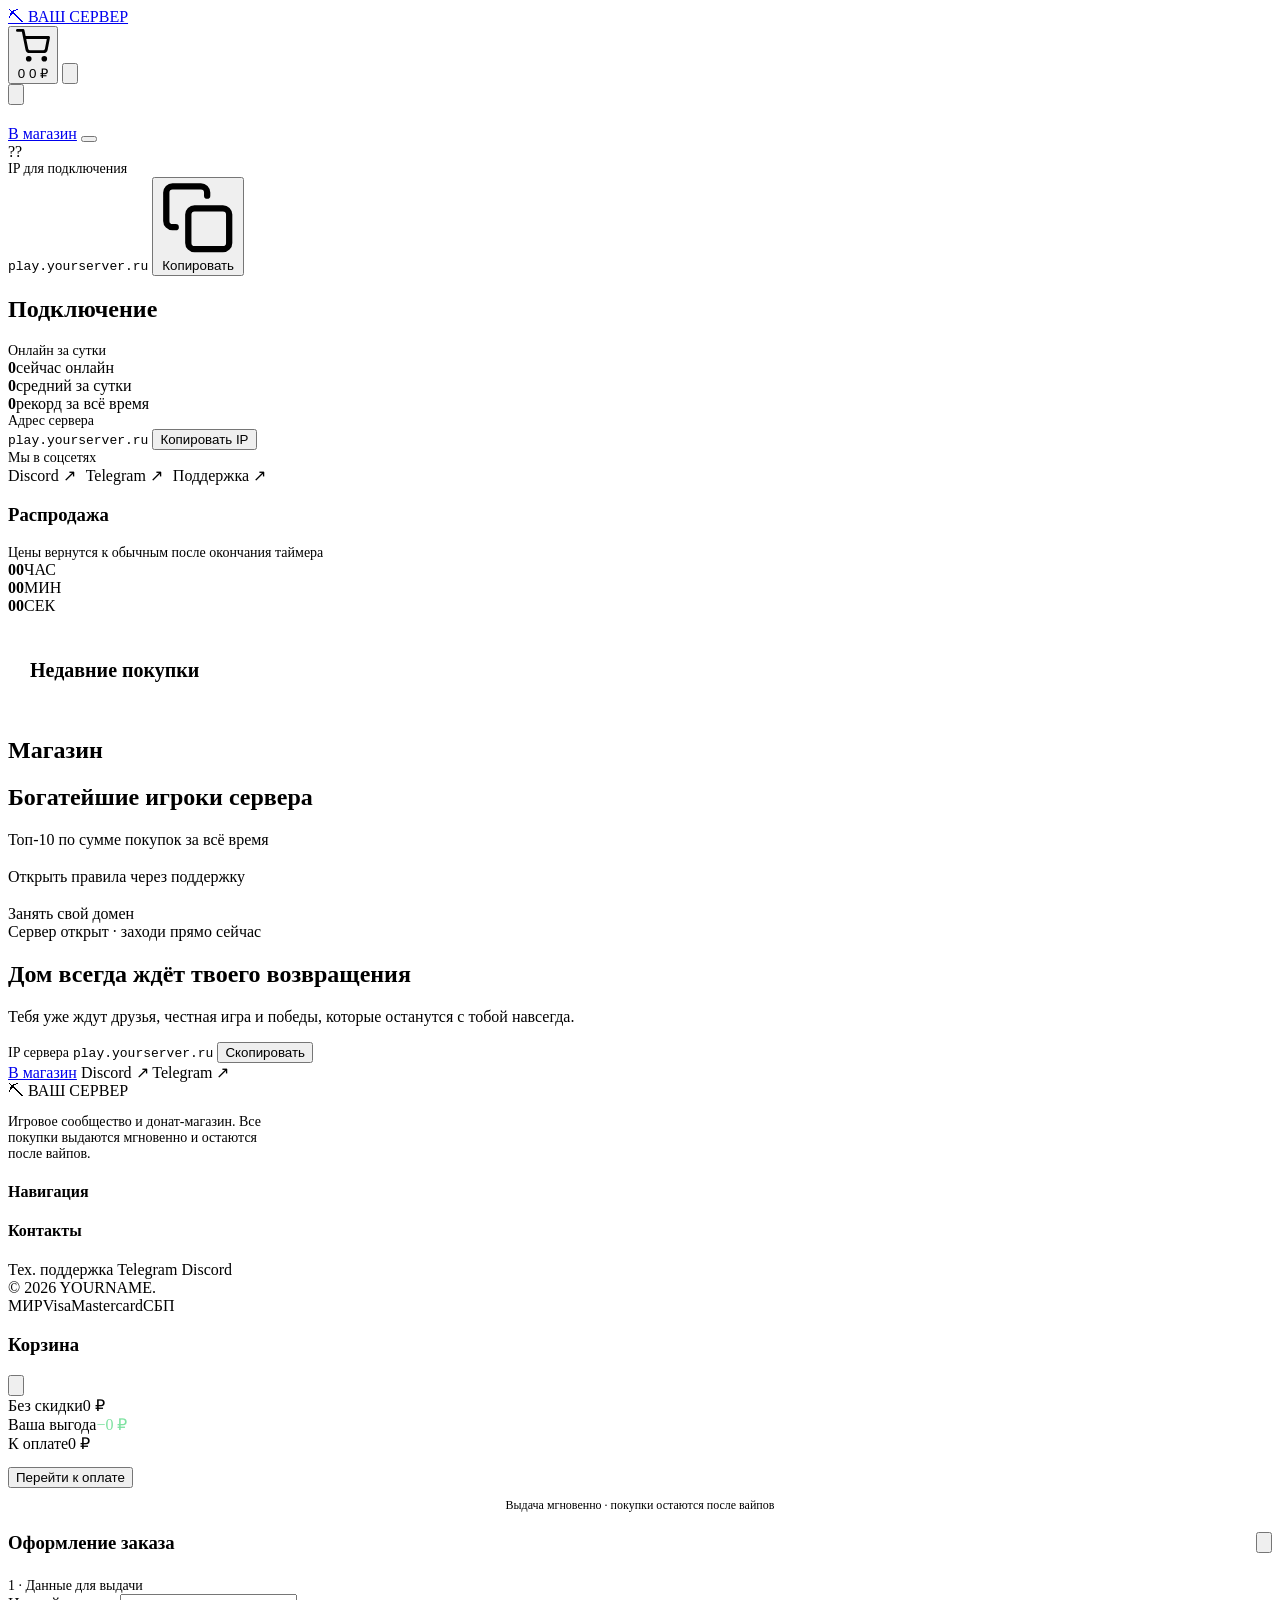
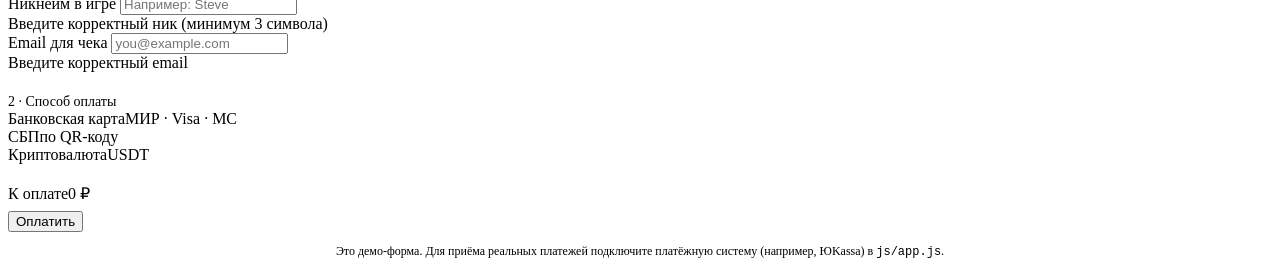
==== index.html @ 080394ca "deploy index.html" ====
<!DOCTYPE html>
<html lang="ru">
<head>
  <meta charset="UTF-8">
  <meta name="viewport" content="width=device-width, initial-scale=1">
  <title>Игровой сервер Minecraft</title>
  <meta name="description" content="Донат-магазин и сообщество игрового сервера Minecraft: привилегии, кейсы и валюта. Мгновенная выдача после оплаты.">
  <link rel="icon" href="assets/favicon.svg" type="image/svg+xml">
  <link rel="preconnect" href="https://fonts.googleapis.com">
  <link rel="preconnect" href="https://fonts.gstatic.com" crossorigin>
  <link href="https://fonts.googleapis.com/css2?family=Inter:wght@400;500;600;700;800&display=swap" rel="stylesheet">
  <link rel="stylesheet" href="css/styles.css">
</head>
<body>

  <!-- ===== Шапка ===== -->
  <header class="topbar" id="top">
    <div class="container topbar-inner">
      <a class="brand" href="#top">
        <span class="logo">⛏</span>
        <span data-brand>ВАШ СЕРВЕР</span>
      </a>

      <nav class="nav" id="nav"></nav>

      <div class="topbar-right">
        <a class="social only-desktop" data-discord target="_blank" rel="noopener" title="Discord" aria-label="Discord"><span data-icon="discord"></span></a>
        <a class="social only-desktop" data-telegram target="_blank" rel="noopener" title="Telegram" aria-label="Telegram"><span data-icon="telegram"></span></a>
        <button class="cart-btn" data-open-cart aria-label="Корзина">
          <svg class="ic" viewBox="0 0 24 24" fill="none" stroke="currentColor" stroke-width="2" stroke-linecap="round" stroke-linejoin="round"><circle cx="9" cy="21" r="1"/><circle cx="20" cy="21" r="1"/><path d="M1 1h4l2.7 13.4a2 2 0 0 0 2 1.6h9.7a2 2 0 0 0 2-1.6L23 6H6"/></svg>
          <span class="cart-count" data-cart-count>0</span>
          <span class="cart-total" data-cart-total>0 ₽</span>
        </button>
        <button class="burger" id="burger" aria-label="Меню">
          <svg viewBox="0 0 24 24" fill="none" stroke="currentColor" stroke-width="2" stroke-linecap="round"><path d="M4 7h16M4 12h16M4 17h16"/></svg>
        </button>
      </div>
    </div>
  </header>

  <!-- ===== Мобильное меню ===== -->
  <div class="mobile-menu" id="mobile-menu">
    <div class="mobile-menu-panel">
      <button class="burger close" id="mobile-close" aria-label="Закрыть">
        <svg viewBox="0 0 24 24" fill="none" stroke="currentColor" stroke-width="2" stroke-linecap="round"><path d="M18 6 6 18M6 6l12 12"/></svg>
      </button>
      <div id="mobile-nav" style="display:grid;gap:6px"></div>
    </div>
  </div>

  <!-- ===== Герой ===== -->
  <section class="hero">
    <div class="container hero-grid">
      <div>
        <span class="badge" id="hero-badge"></span>
        <h1 id="hero-title"></h1>
        <p class="lead" id="hero-subtitle"></p>
        <div class="hero-actions">
          <a class="btn btn-primary" href="#shop" id="hero-primary">В магазин</a>
          <button class="btn" data-copy-ip id="hero-secondary"></button>
        </div>
        <div class="hero-stats" id="hero-stats"></div>
      </div>
      <div class="hero-card">
        <div class="avatar" id="hero-avatar">??</div>
        <div class="muted" style="font-size:14px">IP для подключения</div>
        <div class="ip-box">
          <code id="hero-ip">play.yourserver.ru</code>
          <button class="btn btn-sm" data-copy-ip>
            <svg class="ic" viewBox="0 0 24 24" fill="none" stroke="currentColor" stroke-width="2" stroke-linecap="round" stroke-linejoin="round"><rect x="9" y="9" width="13" height="13" rx="2"/><path d="M5 15H4a2 2 0 0 1-2-2V4a2 2 0 0 1 2-2h9a2 2 0 0 1 2 2v1"/></svg>
            Копировать
          </button>
        </div>
      </div>
    </div>
  </section>

  <!-- ===== Онлайн и подключение ===== -->
  <section class="section" id="online">
    <div class="container">
      <div class="section-head">
        <h2 id="online-title">Подключение</h2>
        <p id="online-subtitle"></p>
      </div>
      <div class="online-grid">
        <div class="panel online-chart">
          <div class="muted" style="font-size:14px">Онлайн за сутки</div>
          <div class="bars" id="bars"></div>
          <div class="online-numbers">
            <div class="n"><b id="online-current">0</b><span>сейчас онлайн</span></div>
            <div class="n"><b id="online-avg">0</b><span>средний за сутки</span></div>
            <div class="n"><b id="online-max">0</b><span>рекорд за всё время</span></div>
          </div>
        </div>
        <div class="panel connect-panel">
          <div class="muted" style="font-size:14px">Адрес сервера</div>
          <div class="connect-ip">
            <code id="online-ip">play.yourserver.ru</code>
            <button class="btn btn-sm btn-primary" data-copy-ip>Копировать IP</button>
          </div>
          <div class="muted" style="font-size:14px">Мы в соцсетях</div>
          <div style="display:flex;gap:10px">
            <a class="btn" data-discord target="_blank" rel="noopener">Discord ↗</a>
            <a class="btn" data-telegram target="_blank" rel="noopener">Telegram ↗</a>
            <a class="btn" data-support target="_blank" rel="noopener">Поддержка ↗</a>
          </div>
        </div>
      </div>
    </div>
  </section>

  <!-- ===== Недавние покупки + акция ===== -->
  <section class="section" style="padding-top:0">
    <div class="container" style="display:grid;gap:22px">
      <div class="sale" id="sale">
        <div>
          <h3 id="sale-title">Распродажа</h3>
          <div class="muted" style="font-size:14px">Цены вернутся к обычным после окончания таймера</div>
        </div>
        <div class="timer">
          <div class="unit"><b id="t-h">00</b><span>ЧАС</span></div>
          <div class="unit"><b id="t-m">00</b><span>МИН</span></div>
          <div class="unit"><b id="t-s">00</b><span>СЕК</span></div>
        </div>
      </div>

      <div class="panel" style="padding:22px">
        <h3 style="margin:0 0 14px;font-size:20px">Недавние покупки</h3>
        <div class="feed" id="feed"></div>
      </div>
    </div>
  </section>

  <!-- ===== Магазин ===== -->
  <section class="section" id="shop">
    <div class="container">
      <div class="shop-head section-head">
        <div>
          <h2 id="shop-title">Магазин</h2>
          <p id="shop-subtitle"></p>
        </div>
      </div>

      <div class="modes-tabs" id="mode-tabs"></div>
      <div class="cats" id="cats"></div>
      <div class="products" id="products"></div>
    </div>
  </section>

  <!-- ===== Топ игроков ===== -->
  <section class="section" id="top-players">
    <div class="container">
      <div class="section-head">
        <h2>Богатейшие игроки сервера</h2>
        <p>Топ-10 по сумме покупок за всё время</p>
      </div>
      <div class="podium" id="podium"></div>
      <div class="leaderboard" id="leaderboard"></div>
    </div>
  </section>

  <!-- ===== Правила и партнёрка ===== -->
  <section class="section" id="rules">
    <div class="container info-grid">
      <div class="info-card">
        <h3 id="rules-title"></h3>
        <div class="sub" id="rules-sub"></div>
        <p id="rules-text"></p>
        <div class="rules-list" id="rules-list"></div>
        <p class="muted" id="rules-note"></p>
        <a class="btn btn-primary" data-support target="_blank" rel="noopener" style="margin-top:16px">Открыть правила через поддержку</a>
      </div>

      <div class="info-card" id="partners">
        <h3 id="partners-title"></h3>
        <div class="sub" id="partners-sub"></div>
        <p id="partners-text"></p>
        <div class="domain-example" id="partners-example"></div>
        <div class="perks" id="partners-perks"></div>
        <a class="btn btn-primary" data-support target="_blank" rel="noopener">Занять свой домен</a>
      </div>
    </div>
  </section>

  <!-- ===== CTA ===== -->
  <section class="section" style="padding-top:0">
    <div class="container">
      <div class="cta-block">
        <span class="badge"><span class="dot"></span>Сервер открыт · заходи прямо сейчас</span>
        <h2>Дом всегда ждёт твоего возвращения</h2>
        <p>Тебя уже ждут друзья, честная игра и победы, которые останутся с тобой навсегда.</p>
        <div class="cta-ip">
          <span class="muted" style="font-size:14px">IP сервера</span>
          <code id="cta-ip">play.yourserver.ru</code>
          <button class="btn btn-sm" data-copy-ip>Скопировать</button>
        </div>
        <div class="cta-actions">
          <a class="btn btn-primary" href="#shop">В магазин</a>
          <a class="btn" data-discord target="_blank" rel="noopener">Discord ↗</a>
          <a class="btn" data-telegram target="_blank" rel="noopener">Telegram ↗</a>
        </div>
      </div>
    </div>
  </section>

  <!-- ===== Футер ===== -->
  <footer class="footer">
    <div class="container">
      <div class="footer-grid">
        <div class="footer-col">
          <div class="brand" style="margin-bottom:12px">
            <span class="logo">⛏</span>
            <span data-brand>ВАШ СЕРВЕР</span>
          </div>
          <p class="muted" style="font-size:14px;max-width:280px">Игровое сообщество и донат-магазин. Все покупки выдаются мгновенно и остаются после вайпов.</p>
        </div>
        <div class="footer-col">
          <h4>Навигация</h4>
          <div id="footer-links"></div>
        </div>
        <div class="footer-col">
          <h4>Контакты</h4>
          <a data-support target="_blank" rel="noopener">Тех. поддержка</a>
          <a data-telegram target="_blank" rel="noopener">Telegram</a>
          <a data-discord target="_blank" rel="noopener">Discord</a>
        </div>
      </div>
      <div class="footer-bottom">
        <div>© <span data-year>2026</span> <span data-brand-short>YOURNAME</span>. <span id="foot-copy"></span><br><span data-footer-note></span></div>
        <div class="pay-icons"><span>МИР</span><span>Visa</span><span>Mastercard</span><span>СБП</span></div>
      </div>
    </div>
  </footer>

  <!-- ===== Корзина ===== -->
  <div class="overlay" id="cart">
    <aside class="drawer">
      <div class="drawer-head">
        <h3>Корзина</h3>
        <button class="burger" data-close-cart aria-label="Закрыть">
          <svg viewBox="0 0 24 24" fill="none" stroke="currentColor" stroke-width="2" stroke-linecap="round"><path d="M18 6 6 18M6 6l12 12"/></svg>
        </button>
      </div>
      <div class="drawer-body" id="cart-body"></div>
      <div class="drawer-foot">
        <div class="summary-row"><span>Без скидки</span><span id="sum-old">0 ₽</span></div>
        <div class="summary-row"><span>Ваша выгода</span><span id="sum-save" style="color:#7ee2a1">−0 ₽</span></div>
        <div class="summary-row total"><span>К оплате</span><span id="sum-total">0 ₽</span></div>
        <button class="btn btn-primary btn-block" id="cart-checkout" style="margin-top:14px">Перейти к оплате</button>
        <p class="muted" style="font-size:12px;text-align:center;margin:10px 0 0">Выдача мгновенно · покупки остаются после вайпов</p>
      </div>
    </aside>
  </div>

  <!-- ===== Оформление заказа ===== -->
  <div class="modal" id="checkout">
    <div class="modal-box">
      <div style="display:flex;justify-content:space-between;align-items:center">
        <h3>Оформление заказа</h3>
        <button class="burger" data-close-checkout aria-label="Закрыть">
          <svg viewBox="0 0 24 24" fill="none" stroke="currentColor" stroke-width="2" stroke-linecap="round"><path d="M18 6 6 18M6 6l12 12"/></svg>
        </button>
      </div>
      <p class="muted" style="font-size:14px;margin:6px 0 0">1 · Данные для выдачи</p>

      <div class="field">
        <label for="in-nick">Никнейм в игре</label>
        <input id="in-nick" type="text" placeholder="Например: Steve" autocomplete="off">
        <div class="err" id="err-nick">Введите корректный ник (минимум 3 символа)</div>
      </div>
      <div class="field">
        <label for="in-email">Email для чека</label>
        <input id="in-email" type="email" placeholder="you@example.com" autocomplete="off">
        <div class="err" id="err-email">Введите корректный email</div>
      </div>

      <p class="muted" style="font-size:14px;margin:22px 0 0">2 · Способ оплаты</p>
      <div class="methods">
        <div class="method on"><span>Банковская карта</span><span class="fee">МИР · Visa · MC</span></div>
        <div class="method"><span>СБП</span><span class="fee">по QR-коду</span></div>
        <div class="method"><span>Криптовалюта</span><span class="fee">USDT</span></div>
      </div>

      <div class="summary-row total" style="margin-top:20px"><span>К оплате</span><span id="checkout-total">0 ₽</span></div>
      <button class="btn btn-primary btn-block" id="submit-order" style="margin-top:8px">Оплатить</button>
      <p class="muted" style="font-size:12px;text-align:center;margin:12px 0 0">
        Это демо-форма. Для приёма реальных платежей подключите платёжную систему (например, ЮKassa) в <code>js/app.js</code>.
      </p>
    </div>
  </div>

  <div class="toasts" id="toasts"></div>

  <script src="js/config.js"></script>
  <script src="js/data.js"></script>
  <script src="js/app.js"></script>
</body>
</html>
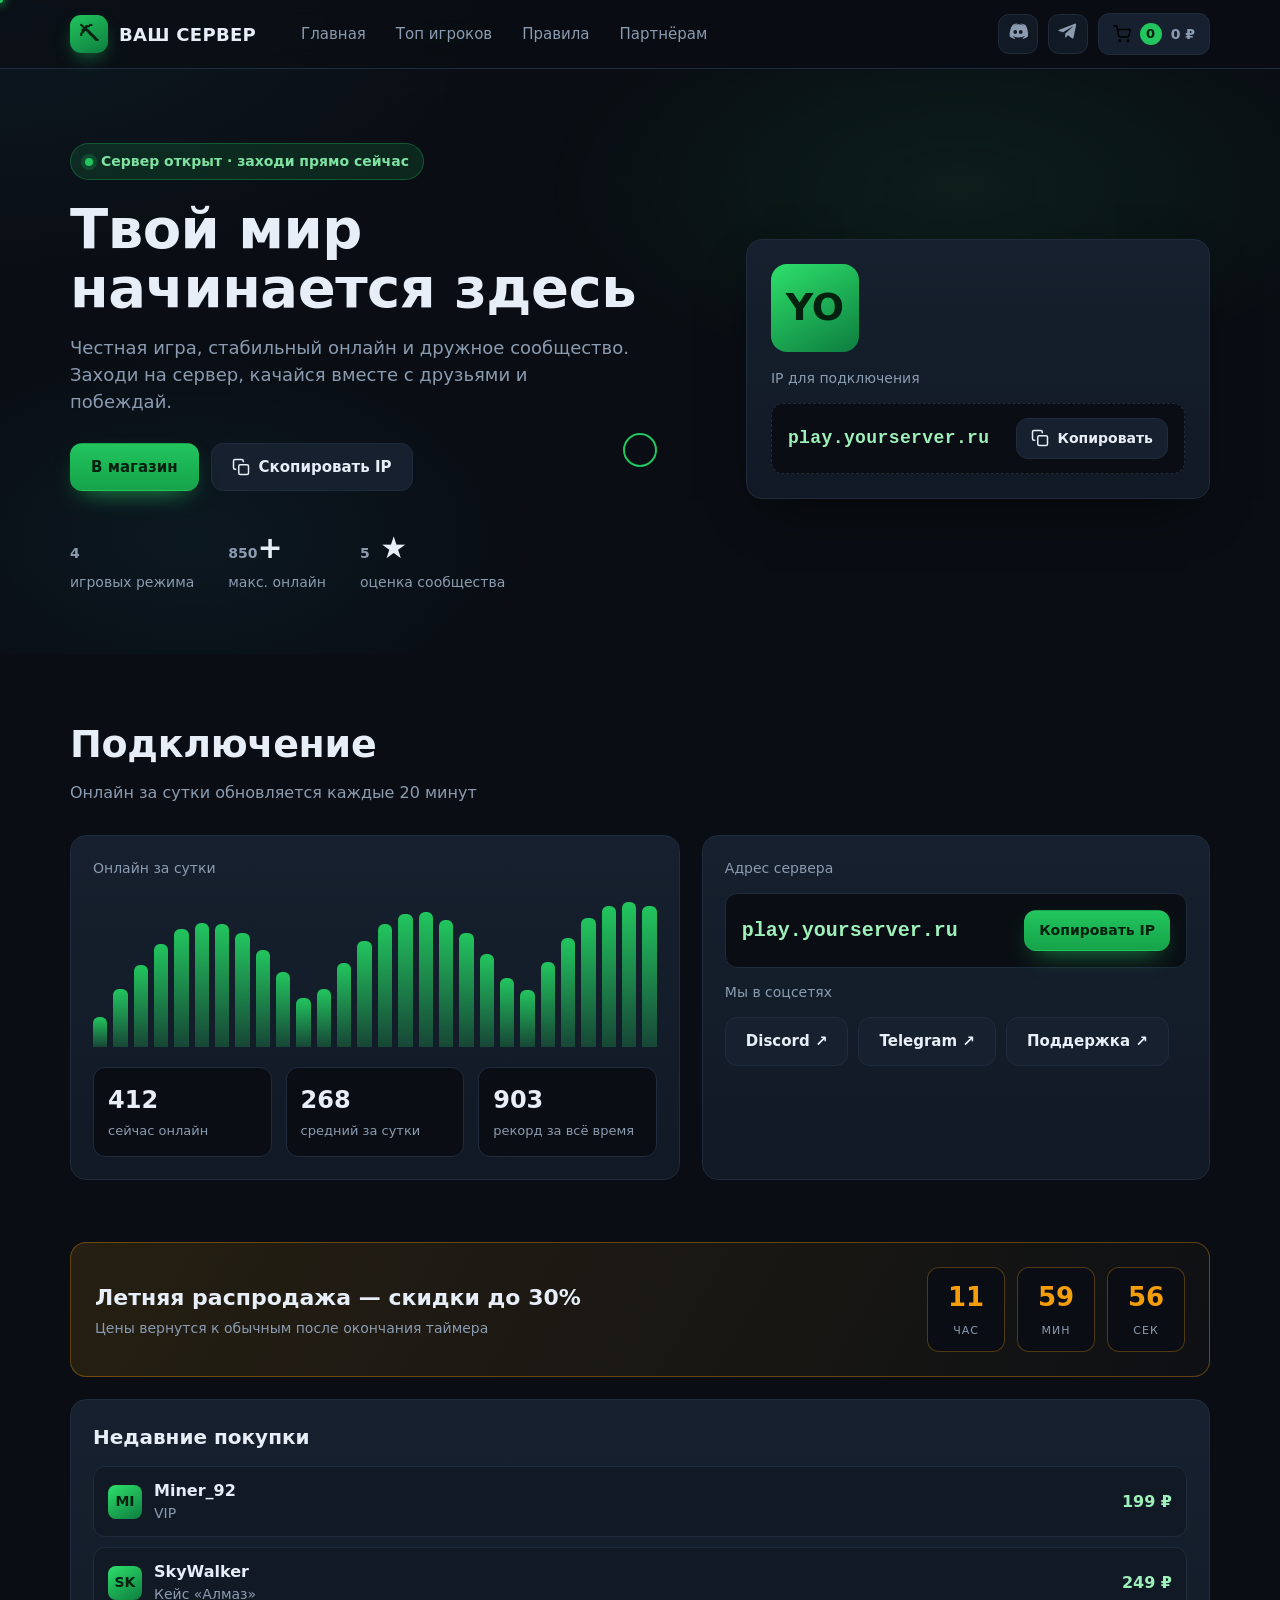
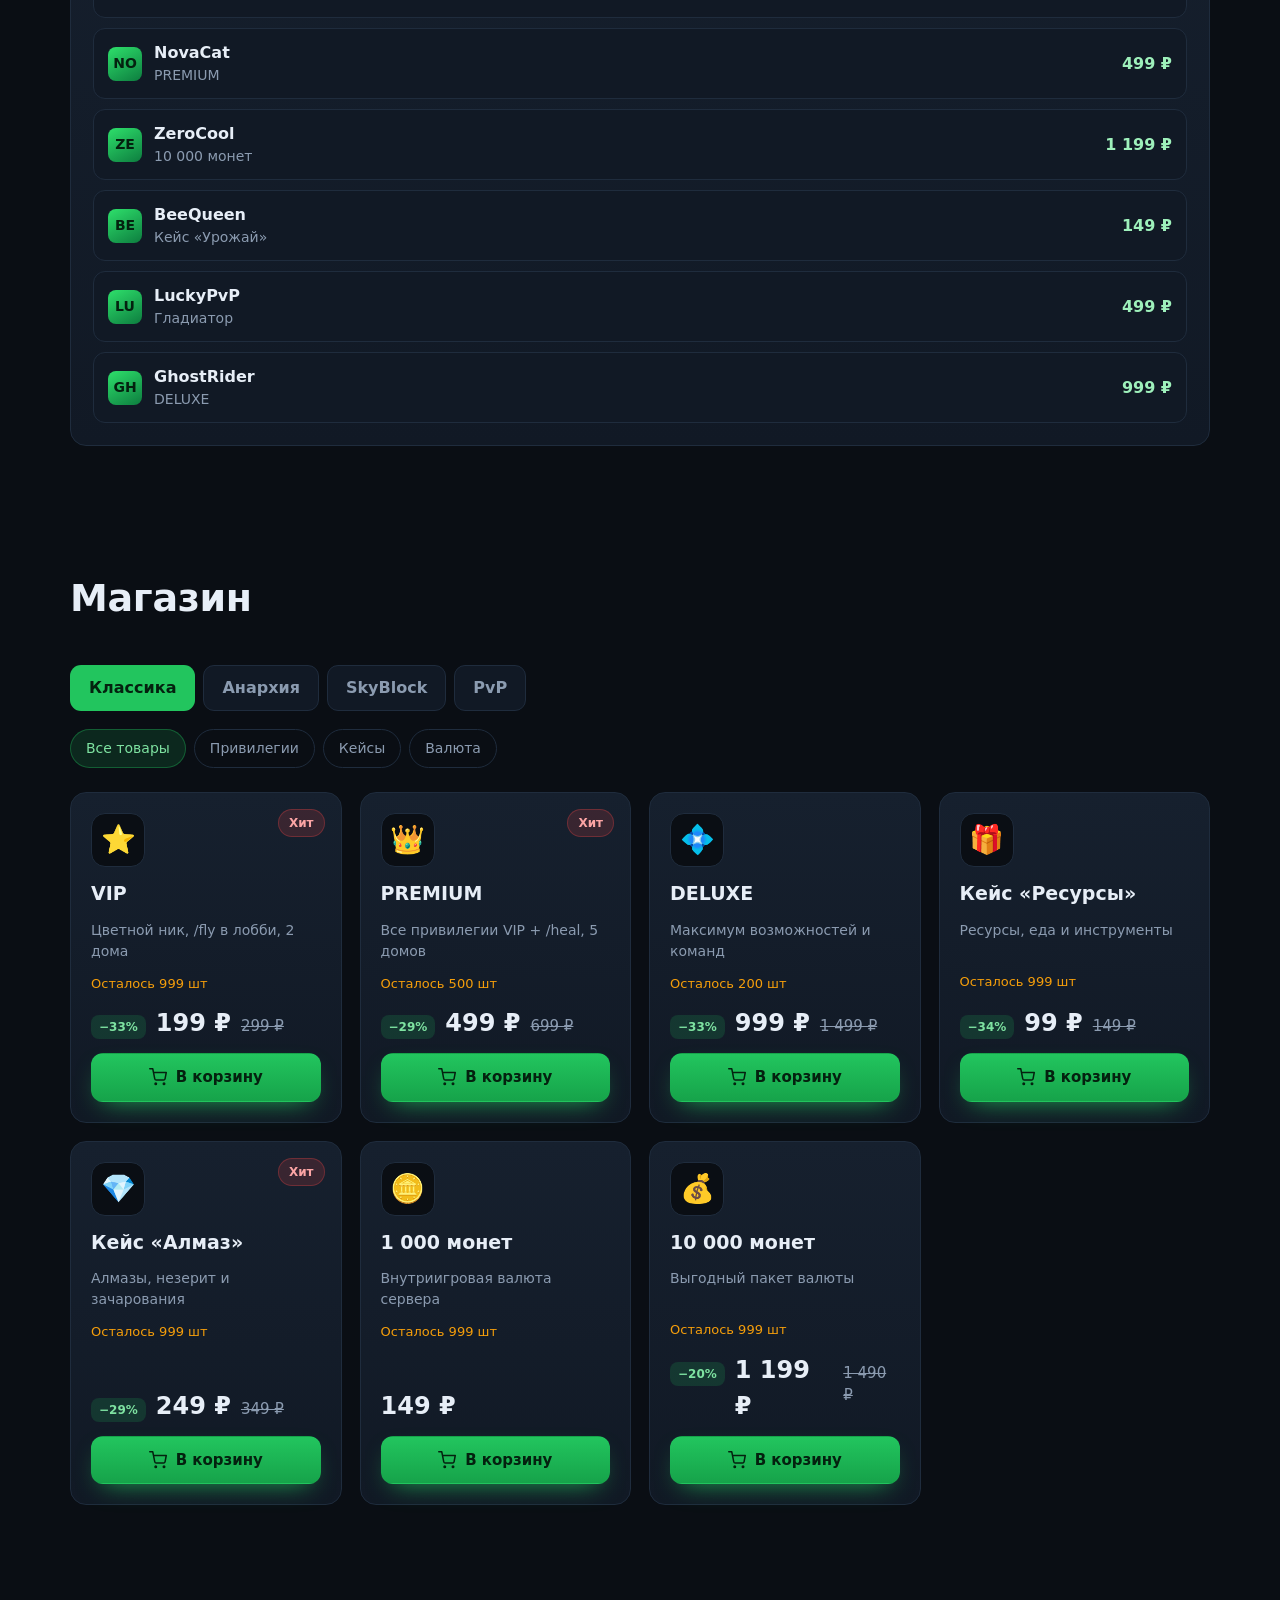
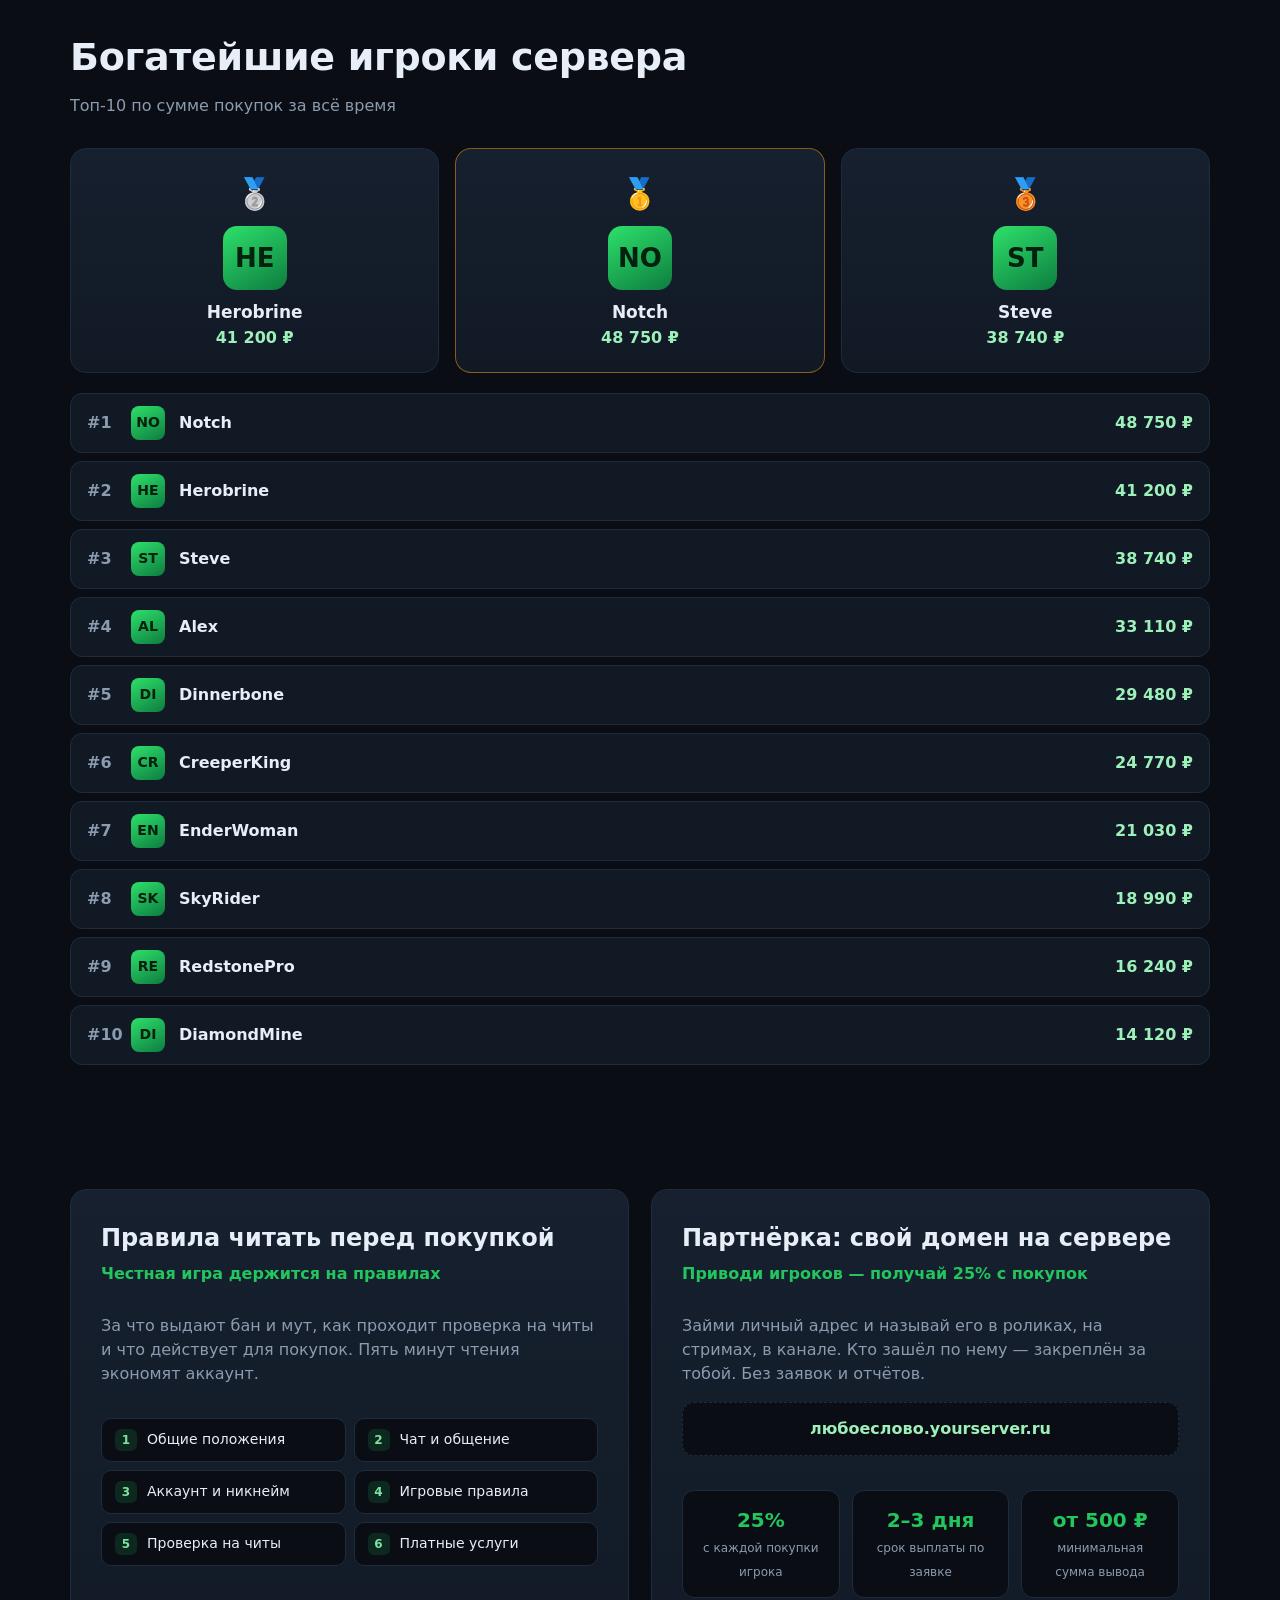
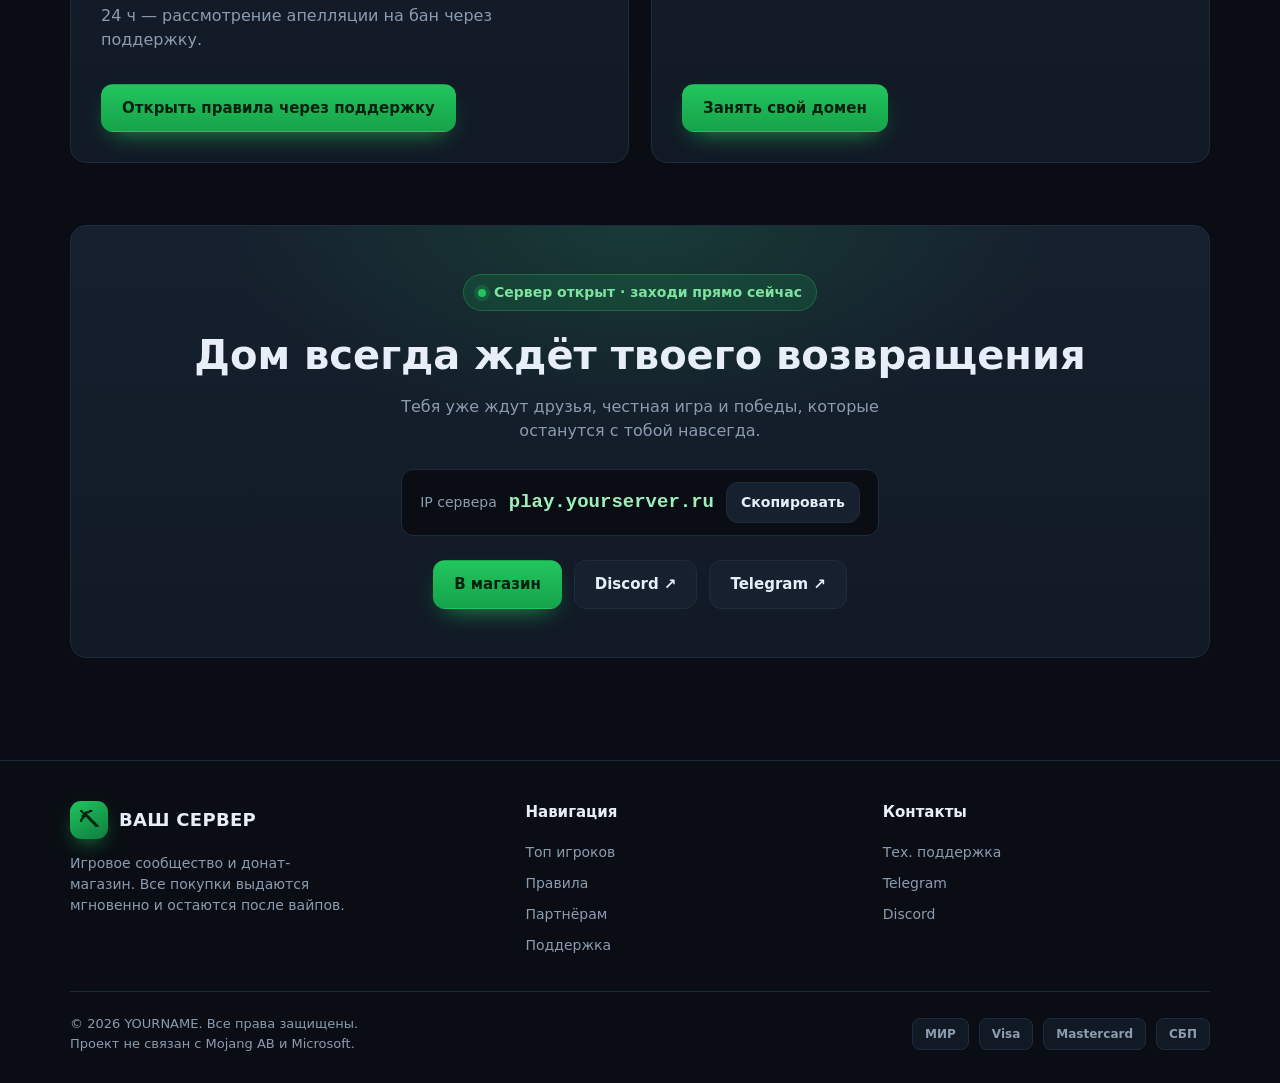
==== commit cb1965d8: "Update: донат-магазин (+страницы, промокоды, срок действия, оплата)" ====
--- a/index.html
+++ b/index.html
@@ -252,17 +252,31 @@
     </aside>
   </div>
 
+  <!-- ===== Карточка товара ===== -->
+  <div class="modal" id="detail">
+    <div class="modal-box" id="detail-box"></div>
+  </div>
+
   <!-- ===== Оформление заказа ===== -->
   <div class="modal" id="checkout">
-    <div class="modal-box">
-      <div style="display:flex;justify-content:space-between;align-items:center">
-        <h3>Оформление заказа</h3>
+    <div class="modal-box modal-wide">
+      <div class="modal-head">
+        <h3>Оформление заказа <span class="badge-safe">Защищено</span></h3>
         <button class="burger" data-close-checkout aria-label="Закрыть">
           <svg viewBox="0 0 24 24" fill="none" stroke="currentColor" stroke-width="2" stroke-linecap="round"><path d="M18 6 6 18M6 6l12 12"/></svg>
         </button>
       </div>
-      <p class="muted" style="font-size:14px;margin:6px 0 0">1 · Данные для выдачи</p>
-
+
+      <p class="muted" style="font-size:14px;margin:8px 0 6px">Ваш заказ</p>
+      <div class="order-list" id="checkout-items"></div>
+
+      <div class="promo-box">
+        <input id="promo-input" type="text" placeholder="Промокод" autocomplete="off">
+        <button class="btn btn-sm" id="promo-apply">Применить</button>
+      </div>
+      <div id="promo-msg" class="muted" style="font-size:13px;margin-top:6px;min-height:16px"></div>
+
+      <p class="muted" style="font-size:14px;margin:14px 0 0">1 · Данные для выдачи</p>
       <div class="field">
         <label for="in-nick">Никнейм в игре</label>
         <input id="in-nick" type="text" placeholder="Например: Steve" autocomplete="off">
@@ -274,19 +288,31 @@
         <div class="err" id="err-email">Введите корректный email</div>
       </div>
 
-      <p class="muted" style="font-size:14px;margin:22px 0 0">2 · Способ оплаты</p>
-      <div class="methods">
-        <div class="method on"><span>Банковская карта</span><span class="fee">МИР · Visa · MC</span></div>
-        <div class="method"><span>СБП</span><span class="fee">по QR-коду</span></div>
-        <div class="method"><span>Криптовалюта</span><span class="fee">USDT</span></div>
-      </div>
-
-      <div class="summary-row total" style="margin-top:20px"><span>К оплате</span><span id="checkout-total">0 ₽</span></div>
-      <button class="btn btn-primary btn-block" id="submit-order" style="margin-top:8px">Оплатить</button>
+      <p class="muted" style="font-size:14px;margin:18px 0 0">2 · Способ оплаты</p>
+      <div class="methods" id="pay-methods"></div>
+
+      <div class="notice" id="min-notice" style="display:none"></div>
+
+      <div class="totals">
+        <div class="summary-row"><span>Товары</span><span id="co-subtotal">0 ₽</span></div>
+        <div class="summary-row" id="co-volume-row" style="display:none"><span class="lbl"></span><span class="val" style="color:#7ee2a1"></span></div>
+        <div class="summary-row" id="co-promo-row" style="display:none"><span class="lbl"></span><span class="val" style="color:#7ee2a1"></span></div>
+        <div class="summary-row" id="co-fee-row" style="display:none"><span class="lbl"></span><span class="val"></span></div>
+        <div class="summary-row"><span>Бонус</span><span id="co-tokens" style="color:#7ee2a1"></span></div>
+        <div class="summary-row total"><span>К оплате</span><span id="co-total">0 ₽</span></div>
+        <div class="muted" id="co-savings" style="font-size:13px;text-align:right"></div>
+      </div>
+
+      <button class="btn btn-primary btn-block" id="submit-order" style="margin-top:14px">Оплатить</button>
       <p class="muted" style="font-size:12px;text-align:center;margin:12px 0 0">
-        Это демо-форма. Для приёма реальных платежей подключите платёжную систему (например, ЮKassa) в <code>js/app.js</code>.
+        Демо-форма. Для приёма реальных платежей подключите платёжную систему (например, ЮKassa) в <code>js/app.js</code>.
       </p>
     </div>
+  </div>
+
+  <!-- ===== Заказ оформлен ===== -->
+  <div class="modal" id="success">
+    <div class="modal-box" id="success-box"></div>
   </div>
 
   <div class="toasts" id="toasts"></div>
--- a/css/styles.css
+++ b/css/styles.css
@@ -0,0 +1,462 @@
+/* =========================================================================
+   СТИЛИ
+   ========================================================================= */
+
+:root {
+  --bg:        #0a0e14;
+  --bg-2:      #0e141c;
+  --panel:     #111925;
+  --panel-2:   #16202e;
+  --line:      #1f2c3d;
+  --text:      #e7eef7;
+  --muted:     #8b9bb0;
+  --accent:    #22c55e;
+  --accent-2:  #16a34a;
+  --accent-dim:rgba(34, 197, 94, .14);
+  --amber:     #f59e0b;
+  --danger:    #ef4444;
+  --radius:    16px;
+  --radius-sm: 10px;
+  --shadow:    0 20px 50px -20px rgba(0,0,0,.8);
+  --maxw:      1180px;
+}
+
+* { box-sizing: border-box; }
+
+html { scroll-behavior: smooth; }
+
+body {
+  margin: 0;
+  background:
+    radial-gradient(1200px 600px at 80% -10%, rgba(34,197,94,.10), transparent 60%),
+    radial-gradient(900px 500px at 0% 0%, rgba(56,189,248,.06), transparent 55%),
+    var(--bg);
+  color: var(--text);
+  font-family: "Inter", system-ui, -apple-system, "Segoe UI", Roboto, Arial, sans-serif;
+  font-size: 16px;
+  line-height: 1.5;
+  -webkit-font-smoothing: antialiased;
+}
+
+a { color: inherit; text-decoration: none; }
+img { max-width: 100%; display: block; }
+button { font: inherit; cursor: pointer; }
+
+.container { width: 100%; max-width: var(--maxw); margin: 0 auto; padding: 0 20px; }
+.muted { color: var(--muted); }
+.center { text-align: center; }
+
+/* --- Кнопки -------------------------------------------------------------- */
+.btn {
+  display: inline-flex;
+  align-items: center;
+  justify-content: center;
+  gap: 9px;
+  padding: 12px 20px;
+  border-radius: 12px;
+  border: 1px solid var(--line);
+  background: var(--panel-2);
+  color: var(--text);
+  font-weight: 600;
+  font-size: 15px;
+  transition: .18s ease;
+  white-space: nowrap;
+}
+.btn:hover { border-color: #2c3d54; background: #1b2637; transform: translateY(-1px); }
+.btn:active { transform: translateY(0); }
+
+.btn-primary {
+  background: linear-gradient(180deg, var(--accent), var(--accent-2));
+  border-color: transparent;
+  color: #04210f;
+  box-shadow: 0 10px 26px -12px rgba(34,197,94,.9);
+}
+.btn-primary:hover { filter: brightness(1.06); background: linear-gradient(180deg, #2ee06b, var(--accent-2)); }
+.btn-ghost { background: transparent; }
+.btn-block { width: 100%; }
+.btn-sm { padding: 9px 14px; font-size: 14px; }
+.btn[disabled] { opacity: .5; cursor: not-allowed; transform: none; }
+
+.ic { width: 18px; height: 18px; flex: none; }
+.ic-24 { width: 24px; height: 24px; }
+
+/* --- Шапка --------------------------------------------------------------- */
+.topbar {
+  position: sticky; top: 0; z-index: 50;
+  backdrop-filter: blur(14px);
+  background: rgba(10,14,20,.72);
+  border-bottom: 1px solid var(--line);
+}
+.topbar-inner {
+  display: flex; align-items: center; gap: 18px;
+  height: 68px;
+}
+.brand { display: flex; align-items: center; gap: 11px; font-weight: 800; letter-spacing: .3px; font-size: 18px; }
+.brand .logo {
+  width: 38px; height: 38px; border-radius: 11px; flex: none;
+  background: linear-gradient(150deg, var(--accent), #0d7d3f);
+  display: grid; place-items: center; color: #04210f; font-size: 20px;
+  box-shadow: 0 8px 20px -8px rgba(34,197,94,.8);
+}
+.nav { display: flex; gap: 4px; margin-left: 14px; }
+.nav a {
+  display: flex; align-items: center; gap: 7px;
+  padding: 9px 13px; border-radius: 10px; color: var(--muted); font-weight: 500; font-size: 15px;
+  transition: .15s;
+}
+.nav a:hover { color: var(--text); background: var(--panel); }
+.topbar-right { margin-left: auto; display: flex; align-items: center; gap: 10px; }
+.social {
+  width: 40px; height: 40px; border-radius: 11px; border: 1px solid var(--line);
+  display: grid; place-items: center; background: var(--panel); transition: .15s;
+}
+.social:hover { border-color: #2c3d54; transform: translateY(-1px); }
+.social svg { width: 20px; height: 20px; fill: var(--muted); }
+.social:hover svg { fill: var(--text); }
+
+.cart-btn {
+  display: flex; align-items: center; gap: 9px;
+  padding: 0 14px; height: 42px; border-radius: 11px;
+  border: 1px solid var(--line); background: var(--panel-2); font-weight: 600;
+  transition: .15s;
+}
+.cart-btn:hover { border-color: var(--accent); }
+.cart-count {
+  min-width: 22px; height: 22px; padding: 0 6px; border-radius: 999px;
+  background: var(--accent); color: #04210f; font-size: 13px; font-weight: 800;
+  display: grid; place-items: center;
+}
+.cart-total { color: var(--muted); font-weight: 600; font-size: 14px; }
+
+.burger { display: none; width: 42px; height: 42px; border-radius: 11px; border: 1px solid var(--line); background: var(--panel-2); align-items: center; justify-content: center; }
+.burger svg { width: 22px; height: 22px; stroke: var(--text); }
+
+/* --- Мобильное меню ------------------------------------------------------ */
+.mobile-menu {
+  position: fixed; inset: 0; z-index: 100; display: none;
+  background: rgba(6,9,13,.6); backdrop-filter: blur(4px);
+}
+.mobile-menu.open { display: block; }
+.mobile-menu-panel {
+  position: absolute; right: 0; top: 0; bottom: 0; width: min(320px, 86vw);
+  background: var(--bg-2); border-left: 1px solid var(--line); padding: 22px;
+  display: flex; flex-direction: column; gap: 6px; animation: slideIn .22s ease;
+}
+@keyframes slideIn { from { transform: translateX(30px); opacity: .4; } to { transform: none; opacity: 1; } }
+.mobile-menu-panel a {
+  padding: 13px 14px; border-radius: 11px; background: var(--panel); font-weight: 500;
+}
+.mobile-menu-panel .close { align-self: flex-end; margin-bottom: 8px; }
+
+/* --- Герой --------------------------------------------------------------- */
+.hero { position: relative; overflow: hidden; padding: 74px 0 60px; }
+.hero::before {
+  content: ""; position: absolute; inset: 0; z-index: 0; opacity: .5;
+  background:
+    radial-gradient(600px 300px at 75% 20%, rgba(34,197,94,.18), transparent 70%),
+    radial-gradient(500px 300px at 15% 80%, rgba(56,189,248,.12), transparent 70%);
+}
+.hero-grid { position: relative; z-index: 1; display: grid; grid-template-columns: 1.15fr .85fr; gap: 48px; align-items: center; }
+.badge {
+  display: inline-flex; align-items: center; gap: 8px;
+  padding: 7px 14px; border-radius: 999px; font-size: 14px; font-weight: 600;
+  background: var(--accent-dim); color: #7ee2a1; border: 1px solid rgba(34,197,94,.3);
+}
+.badge .dot { width: 8px; height: 8px; border-radius: 50%; background: var(--accent); box-shadow: 0 0 0 4px rgba(34,197,94,.2); animation: pulse 1.8s infinite; }
+@keyframes pulse { 0%,100% { opacity: 1; } 50% { opacity: .35; } }
+
+.hero h1 { font-size: clamp(34px, 5vw, 56px); line-height: 1.05; margin: 20px 0 16px; letter-spacing: -.5px; }
+.hero p.lead { font-size: 18px; color: var(--muted); max-width: 560px; margin: 0 0 28px; }
+.hero-actions { display: flex; flex-wrap: wrap; gap: 12px; margin-bottom: 34px; }
+
+.hero-stats { display: flex; gap: 34px; flex-wrap: wrap; }
+.hero-stats .stat b { display: block; font-size: 30px; font-weight: 800; }
+.hero-stats .stat span { color: var(--muted); font-size: 14px; }
+
+.hero-card {
+  background: linear-gradient(180deg, var(--panel-2), var(--panel));
+  border: 1px solid var(--line); border-radius: var(--radius); padding: 24px;
+  box-shadow: var(--shadow);
+}
+.avatar {
+  width: 88px; height: 88px; border-radius: 16px; display: grid; place-items: center;
+  font-size: 38px; font-weight: 800; color: #04210f;
+  background: linear-gradient(150deg, #2ee06b, #0d7d3f); margin-bottom: 16px;
+}
+.ip-box {
+  display: flex; align-items: center; justify-content: space-between; gap: 12px;
+  background: var(--bg); border: 1px dashed var(--line); border-radius: 12px;
+  padding: 14px 16px; margin-top: 14px;
+}
+.ip-box code { font-size: 18px; font-weight: 700; color: #9ef0bb; letter-spacing: .4px; }
+
+/* --- Секция онлайна ------------------------------------------------------ */
+.section { padding: 62px 0; }
+.section-head { margin-bottom: 30px; }
+.section-head h2 { font-size: clamp(26px, 3.4vw, 38px); margin: 0 0 8px; letter-spacing: -.3px; }
+.section-head p { color: var(--muted); margin: 0; }
+
+.panel { background: linear-gradient(180deg, var(--panel-2), var(--panel)); border: 1px solid var(--line); border-radius: var(--radius); }
+
+.online-grid { display: grid; grid-template-columns: 1.2fr 1fr; gap: 22px; }
+.online-chart { padding: 22px; }
+.bars { display: flex; align-items: flex-end; gap: 6px; height: 150px; margin-top: 18px; }
+.bars .bar { flex: 1; background: linear-gradient(180deg, var(--accent), rgba(34,197,94,.25)); border-radius: 6px 6px 0 0; min-height: 4px; transition: .3s; }
+.bars .bar:hover { filter: brightness(1.2); }
+.online-numbers { display: grid; grid-template-columns: repeat(3, 1fr); gap: 14px; margin-top: 20px; }
+.online-numbers .n { background: var(--bg); border: 1px solid var(--line); border-radius: 12px; padding: 14px; }
+.online-numbers .n b { display: block; font-size: 24px; font-weight: 800; }
+.online-numbers .n span { color: var(--muted); font-size: 13px; }
+.connect-panel { padding: 22px; display: flex; flex-direction: column; gap: 14px; }
+.connect-ip {
+  display: flex; align-items: center; justify-content: space-between; gap: 10px;
+  background: var(--bg); border: 1px solid var(--line); border-radius: 12px; padding: 16px;
+}
+.connect-ip code { font-size: 20px; font-weight: 800; color: #9ef0bb; }
+
+/* --- Лента покупок ------------------------------------------------------- */
+.feed { display: grid; gap: 10px; }
+.feed-item {
+  display: flex; align-items: center; gap: 12px; padding: 12px 14px;
+  background: var(--panel); border: 1px solid var(--line); border-radius: 12px;
+  animation: fadeUp .35s ease;
+}
+@keyframes fadeUp { from { opacity: 0; transform: translateY(8px); } to { opacity: 1; transform: none; } }
+.feed-item .ava { width: 34px; height: 34px; border-radius: 8px; display: grid; place-items: center; font-weight: 800; font-size: 14px; color: #04210f; background: linear-gradient(150deg, #2ee06b, #0d7d3f); }
+.feed-item .nick { font-weight: 600; }
+.feed-item .item { color: var(--muted); font-size: 14px; }
+.feed-item .amount { margin-left: auto; font-weight: 700; color: #9ef0bb; }
+
+/* --- Таймер акции -------------------------------------------------------- */
+.sale {
+  display: flex; align-items: center; justify-content: space-between; gap: 22px; flex-wrap: wrap;
+  padding: 24px; border-radius: var(--radius); border: 1px solid rgba(245,158,11,.35);
+  background: linear-gradient(120deg, rgba(245,158,11,.12), rgba(245,158,11,.02));
+}
+.sale h3 { margin: 0 0 4px; font-size: 22px; }
+.sale .timer { display: flex; gap: 12px; }
+.sale .timer .unit { background: var(--bg); border: 1px solid rgba(245,158,11,.3); border-radius: 12px; padding: 10px 16px; text-align: center; min-width: 78px; }
+.sale .timer .unit b { display: block; font-size: 26px; font-weight: 800; color: var(--amber); font-variant-numeric: tabular-nums; }
+.sale .timer .unit span { font-size: 11px; color: var(--muted); letter-spacing: 1px; }
+
+/* --- Магазин ------------------------------------------------------------- */
+.shop-head { display: flex; align-items: flex-end; justify-content: space-between; gap: 20px; flex-wrap: wrap; }
+.modes-tabs { display: flex; gap: 8px; flex-wrap: wrap; margin-bottom: 18px; }
+.mode-tab { padding: 10px 18px; border-radius: 11px; border: 1px solid var(--line); background: var(--panel); color: var(--muted); font-weight: 600; transition: .15s; }
+.mode-tab:hover { color: var(--text); }
+.mode-tab.active { background: var(--accent); color: #04210f; border-color: transparent; }
+.cats { display: flex; gap: 8px; flex-wrap: wrap; margin-bottom: 24px; }
+.cat { padding: 8px 15px; border-radius: 999px; border: 1px solid var(--line); background: transparent; color: var(--muted); font-weight: 500; font-size: 14px; }
+.cat.active { background: var(--accent-dim); color: #7ee2a1; border-color: rgba(34,197,94,.35); }
+
+.products { display: grid; grid-template-columns: repeat(auto-fill, minmax(250px, 1fr)); gap: 18px; }
+.card {
+  position: relative; background: linear-gradient(180deg, var(--panel-2), var(--panel));
+  border: 1px solid var(--line); border-radius: var(--radius); padding: 20px;
+  display: flex; flex-direction: column; gap: 12px; transition: .18s;
+}
+.card:hover { transform: translateY(-4px); border-color: #2c3d54; box-shadow: var(--shadow); }
+.card .tag { position: absolute; top: 16px; right: 16px; font-size: 12px; font-weight: 700; padding: 4px 10px; border-radius: 999px; background: rgba(239,68,68,.16); color: #fca5a5; border: 1px solid rgba(239,68,68,.3); }
+.card .tag.new { background: var(--accent-dim); color: #7ee2a1; border-color: rgba(34,197,94,.3); }
+.card .picon { width: 54px; height: 54px; border-radius: 14px; display: grid; place-items: center; font-size: 28px; background: var(--bg); border: 1px solid var(--line); }
+.card h4 { margin: 0; font-size: 19px; }
+.card .desc { color: var(--muted); font-size: 14px; margin: 0; min-height: 40px; }
+.card .stock { font-size: 13px; color: var(--amber); }
+.card .prices { display: flex; align-items: baseline; gap: 10px; margin-top: auto; }
+.card .price { font-size: 24px; font-weight: 800; }
+.card .old { color: var(--muted); text-decoration: line-through; font-size: 15px; }
+.card .disc { background: rgba(34,197,94,.16); color: #7ee2a1; font-size: 12px; font-weight: 700; padding: 3px 8px; border-radius: 8px; }
+.empty { text-align: center; padding: 50px 20px; color: var(--muted); }
+
+/* --- Топ игроков --------------------------------------------------------- */
+.podium { display: grid; grid-template-columns: repeat(3, 1fr); gap: 16px; margin-bottom: 20px; }
+.podium .p { padding: 22px; text-align: center; border-radius: var(--radius); border: 1px solid var(--line); background: linear-gradient(180deg, var(--panel-2), var(--panel)); }
+.podium .p .place { font-size: 30px; }
+.podium .p .ava-big { width: 64px; height: 64px; margin: 10px auto; border-radius: 14px; display: grid; place-items: center; font-size: 26px; font-weight: 800; color: #04210f; background: linear-gradient(150deg, #2ee06b, #0d7d3f); }
+.podium .p .nick { font-weight: 700; font-size: 17px; }
+.podium .p .sum { color: #9ef0bb; font-weight: 700; }
+.podium .p.gold { border-color: rgba(245,158,11,.5); }
+.leaderboard { display: grid; gap: 8px; }
+.lb-row { display: flex; align-items: center; gap: 14px; padding: 12px 16px; border-radius: 12px; background: var(--panel); border: 1px solid var(--line); }
+.lb-row .place { width: 30px; font-weight: 800; color: var(--muted); }
+.lb-row .ava { width: 34px; height: 34px; border-radius: 8px; display: grid; place-items: center; font-weight: 800; font-size: 14px; color: #04210f; background: linear-gradient(150deg, #2ee06b, #0d7d3f); }
+.lb-row .nick { font-weight: 600; }
+.lb-row .sum { margin-left: auto; font-weight: 700; color: #9ef0bb; }
+
+/* --- Инфо-карточки (правила/партнёрка) ----------------------------------- */
+.info-grid { display: grid; grid-template-columns: 1fr 1fr; gap: 22px; }
+.info-card { padding: 30px; border-radius: var(--radius); border: 1px solid var(--line); background: linear-gradient(180deg, var(--panel-2), var(--panel)); display: flex; flex-direction: column; }
+.info-card h3 { font-size: 24px; margin: 0 0 6px; }
+.info-card .sub { color: var(--accent); font-weight: 600; margin-bottom: 12px; }
+.info-card p { color: var(--muted); }
+.rules-list { display: grid; grid-template-columns: 1fr 1fr; gap: 8px; margin: 16px 0 22px; }
+.rules-list div { display: flex; align-items: center; gap: 10px; background: var(--bg); border: 1px solid var(--line); border-radius: 10px; padding: 10px 13px; font-size: 14px; }
+.rules-list .num { width: 22px; height: 22px; border-radius: 6px; background: var(--accent-dim); color: #7ee2a1; display: grid; place-items: center; font-size: 12px; font-weight: 700; flex: none; }
+.perks { display: grid; grid-template-columns: repeat(3, 1fr); gap: 12px; margin: 16px 0 22px; }
+.perks .perk { background: var(--bg); border: 1px solid var(--line); border-radius: 12px; padding: 14px; text-align: center; }
+.perks .perk b { display: block; font-size: 20px; color: var(--accent); }
+.perks .perk span { font-size: 12px; color: var(--muted); }
+.domain-example { background: var(--bg); border: 1px dashed var(--line); border-radius: 12px; padding: 14px 16px; text-align: center; font-weight: 700; color: #9ef0bb; margin-bottom: 18px; }
+.info-card .btn { margin-top: auto; align-self: flex-start; }
+
+/* --- CTA ----------------------------------------------------------------- */
+.cta-block {
+  border-radius: var(--radius); border: 1px solid var(--line); padding: 48px 30px; text-align: center;
+  background: radial-gradient(600px 300px at 50% 0%, rgba(34,197,94,.16), transparent 70%), linear-gradient(180deg, var(--panel-2), var(--panel));
+}
+.cta-block h2 { font-size: clamp(26px, 3.6vw, 40px); margin: 14px 0 10px; }
+.cta-block p { color: var(--muted); max-width: 560px; margin: 0 auto 26px; }
+.cta-ip { display: inline-flex; align-items: center; gap: 12px; background: var(--bg); border: 1px solid var(--line); border-radius: 12px; padding: 12px 18px; margin-bottom: 24px; }
+.cta-ip code { font-size: 19px; font-weight: 800; color: #9ef0bb; }
+.cta-actions { display: flex; gap: 12px; justify-content: center; flex-wrap: wrap; }
+
+/* --- Футер --------------------------------------------------------------- */
+.footer { border-top: 1px solid var(--line); margin-top: 40px; padding: 40px 0 30px; }
+.footer-grid { display: grid; grid-template-columns: 1.3fr 1fr 1fr; gap: 30px; }
+.footer h4 { margin: 0 0 14px; font-size: 15px; }
+.footer-col a { display: block; color: var(--muted); padding: 5px 0; font-size: 14px; }
+.footer-col a:hover { color: var(--text); }
+.footer-bottom { display: flex; justify-content: space-between; align-items: center; gap: 16px; flex-wrap: wrap; margin-top: 30px; padding-top: 22px; border-top: 1px solid var(--line); color: var(--muted); font-size: 13px; }
+.pay-icons { display: flex; gap: 10px; }
+.pay-icons span { padding: 6px 12px; border-radius: 8px; background: var(--panel); border: 1px solid var(--line); font-size: 12px; font-weight: 600; }
+
+/* --- Корзина (drawer) ---------------------------------------------------- */
+.overlay { position: fixed; inset: 0; z-index: 110; background: rgba(6,9,13,.65); backdrop-filter: blur(4px); display: none; }
+.overlay.open { display: block; }
+.drawer {
+  position: absolute; right: 0; top: 0; bottom: 0; width: min(420px, 92vw);
+  background: var(--bg-2); border-left: 1px solid var(--line);
+  display: flex; flex-direction: column; animation: slideIn .22s ease;
+}
+.drawer-head { display: flex; align-items: center; justify-content: space-between; padding: 20px; border-bottom: 1px solid var(--line); }
+.drawer-head h3 { margin: 0; font-size: 19px; }
+.drawer-body { padding: 16px 20px; overflow-y: auto; flex: 1; display: grid; gap: 12px; align-content: start; }
+.drawer-foot { padding: 18px 20px; border-top: 1px solid var(--line); background: var(--panel); }
+.cart-item { display: flex; gap: 12px; padding: 12px; border-radius: 12px; background: var(--panel); border: 1px solid var(--line); }
+.cart-item .picon { width: 44px; height: 44px; border-radius: 10px; display: grid; place-items: center; font-size: 22px; background: var(--bg); border: 1px solid var(--line); flex: none; }
+.cart-item .info { flex: 1; min-width: 0; }
+.cart-item .nm { font-weight: 600; }
+.cart-item .mode { color: var(--muted); font-size: 13px; }
+.qty { display: inline-flex; align-items: center; gap: 2px; background: var(--bg); border: 1px solid var(--line); border-radius: 9px; overflow: hidden; }
+.qty button { width: 30px; height: 30px; border: 0; background: transparent; color: var(--text); font-size: 17px; }
+.qty button:hover { background: var(--panel-2); }
+.qty span { min-width: 26px; text-align: center; font-weight: 600; font-size: 14px; }
+.cart-item .line { text-align: right; }
+.cart-item .line .p { font-weight: 700; }
+.cart-item .rm { color: var(--danger); background: none; border: 0; font-size: 13px; padding: 0; }
+.summary-row { display: flex; justify-content: space-between; padding: 6px 0; color: var(--muted); font-size: 14px; }
+.summary-row.total { color: var(--text); font-size: 20px; font-weight: 800; padding-top: 12px; }
+.drawer-empty { text-align: center; padding: 46px 16px; color: var(--muted); }
+
+/* --- Модалка ------------------------------------------------------------- */
+.modal {
+  position: fixed; inset: 0; z-index: 120; display: none; align-items: center; justify-content: center; padding: 20px;
+  background: rgba(6,9,13,.7); backdrop-filter: blur(5px);
+}
+.modal.open { display: flex; }
+.modal-box { width: min(480px, 100%); background: var(--bg-2); border: 1px solid var(--line); border-radius: var(--radius); padding: 26px; box-shadow: var(--shadow); animation: fadeUp .22s ease; max-height: 92vh; overflow-y: auto; }
+.modal-box h3 { margin: 0 0 6px; }
+.field { margin-top: 16px; }
+.field label { display: block; font-size: 14px; color: var(--muted); margin-bottom: 6px; }
+.field input { width: 100%; padding: 12px 14px; border-radius: 11px; border: 1px solid var(--line); background: var(--bg); color: var(--text); font-size: 15px; }
+.field input:focus { outline: none; border-color: var(--accent); }
+.field .err { color: var(--danger); font-size: 13px; margin-top: 5px; display: none; }
+.methods { display: grid; gap: 10px; margin-top: 16px; }
+.method { display: flex; align-items: center; justify-content: space-between; padding: 14px; border-radius: 12px; border: 1px solid var(--line); background: var(--panel); cursor: pointer; }
+.method:hover { border-color: var(--accent); }
+.method.on { border-color: var(--accent); background: var(--accent-dim); }
+.method .fee { color: var(--muted); font-size: 13px; }
+
+/* --- Тосты --------------------------------------------------------------- */
+.toasts { position: fixed; bottom: 22px; left: 50%; transform: translateX(-50%); z-index: 200; display: grid; gap: 10px; }
+.toast { background: var(--panel-2); border: 1px solid var(--accent); color: var(--text); padding: 12px 18px; border-radius: 12px; font-weight: 600; box-shadow: var(--shadow); animation: fadeUp .25s ease; }
+
+/* --- Кастомный курсор ---------------------------------------------------- */
+.cursor-ring, .cursor-dot { position: fixed; top: 0; left: 0; pointer-events: none; z-index: 9999; will-change: transform; }
+.cursor-dot {
+  width: 6px; height: 6px; border-radius: 50%;
+  background: var(--accent);
+  box-shadow: 0 0 10px 2px rgba(34,197,94,.7);
+  transform: translate(-50%, -50%);
+  z-index: 10000;
+  transition: opacity .2s, width .15s, height .15s;
+}
+.cursor-ring {
+  width: 34px; height: 34px; border-radius: 50%;
+  border: 2px solid rgba(34,197,94,.85);
+  transform: translate(-50%, -50%);
+  transition: width .18s ease, height .18s ease, background .18s ease,
+              border-color .18s ease, opacity .2s ease, border-radius .18s ease;
+}
+.cursor-ring::after {
+  content: ""; position: absolute; inset: -6px; border-radius: inherit;
+  box-shadow: 0 0 22px -2px rgba(34,197,94,.55);
+  opacity: 0; transition: opacity .2s;
+}
+.cursor-ring.hover { width: 58px; height: 58px; background: rgba(34,197,94,.12); border-color: rgba(34,197,94,.55); }
+.cursor-ring.hover::after { opacity: 1; }
+.cursor-ring.click { width: 22px; height: 22px; border-color: var(--accent); }
+.cursor-ring.text { width: 3px; height: 30px; border-radius: 2px; }
+.cursor-dot.hide, .cursor-ring.hide { opacity: 0; }
+
+/* Курсор скрываем только на устройствах с мышью */
+@media (hover: hover) and (pointer: fine) {
+  body.custom-cursor,
+  body.custom-cursor * { cursor: none !important; }
+  body.custom-cursor input,
+  body.custom-cursor textarea { caret-color: var(--accent); }
+}
+
+/* --- Появление секций при прокрутке -------------------------------------- */
+.reveal { opacity: 0; transform: translateY(26px); transition: opacity .7s cubic-bezier(.2,.7,.2,1), transform .7s cubic-bezier(.2,.7,.2,1); }
+.reveal.in { opacity: 1; transform: none; }
+
+/* --- Дополнительный глянец ---------------------------------------------- */
+.btn-primary { position: relative; overflow: hidden; }
+.btn-primary::after {
+  content: ""; position: absolute; top: 0; left: -120%; width: 60%; height: 100%;
+  background: linear-gradient(100deg, transparent, rgba(255,255,255,.35), transparent);
+  transform: skewX(-18deg); transition: left .5s ease;
+}
+.btn-primary:hover::after { left: 130%; }
+.card .picon { transition: transform .2s ease; }
+.card:hover .picon { transform: scale(1.08) rotate(-3deg); }
+.section-head h2 { position: relative; }
+
+/* Тонкий узор-сетка поверх фона для «майнкрафтности» */
+body::after {
+  content: ""; position: fixed; inset: 0; z-index: -1; pointer-events: none; opacity: .35;
+  background-image:
+    linear-gradient(rgba(255,255,255,.025) 1px, transparent 1px),
+    linear-gradient(90deg, rgba(255,255,255,.025) 1px, transparent 1px);
+  background-size: 44px 44px;
+  mask-image: radial-gradient(900px 600px at 50% 0%, #000 30%, transparent 75%);
+  -webkit-mask-image: radial-gradient(900px 600px at 50% 0%, #000 30%, transparent 75%);
+}
+
+@media (prefers-reduced-motion: reduce) {
+  .reveal { opacity: 1; transform: none; transition: none; }
+  .cursor-ring, .cursor-dot { display: none; }
+  body.custom-cursor, body.custom-cursor * { cursor: auto !important; }
+}
+
+/* --- Адаптив ------------------------------------------------------------- */@media (max-width: 960px) {
+  .nav { display: none; }
+  .burger { display: flex; }
+  .hero-grid { grid-template-columns: 1fr; gap: 34px; }
+  .online-grid { grid-template-columns: 1fr; }
+  .info-grid { grid-template-columns: 1fr; }
+  .footer-grid { grid-template-columns: 1fr 1fr; }
+  .social.only-desktop { display: none; }
+}
+@media (max-width: 640px) {
+  .section { padding: 46px 0; }
+  .hero { padding: 46px 0 40px; }
+  .hero-stats { gap: 22px; }
+  .podium { grid-template-columns: 1fr; }
+  .rules-list { grid-template-columns: 1fr; }
+  .perks { grid-template-columns: 1fr; }
+  .footer-grid { grid-template-columns: 1fr; }
+  .cart-total { display: none; }
+  .online-numbers { grid-template-columns: 1fr; }
+}
